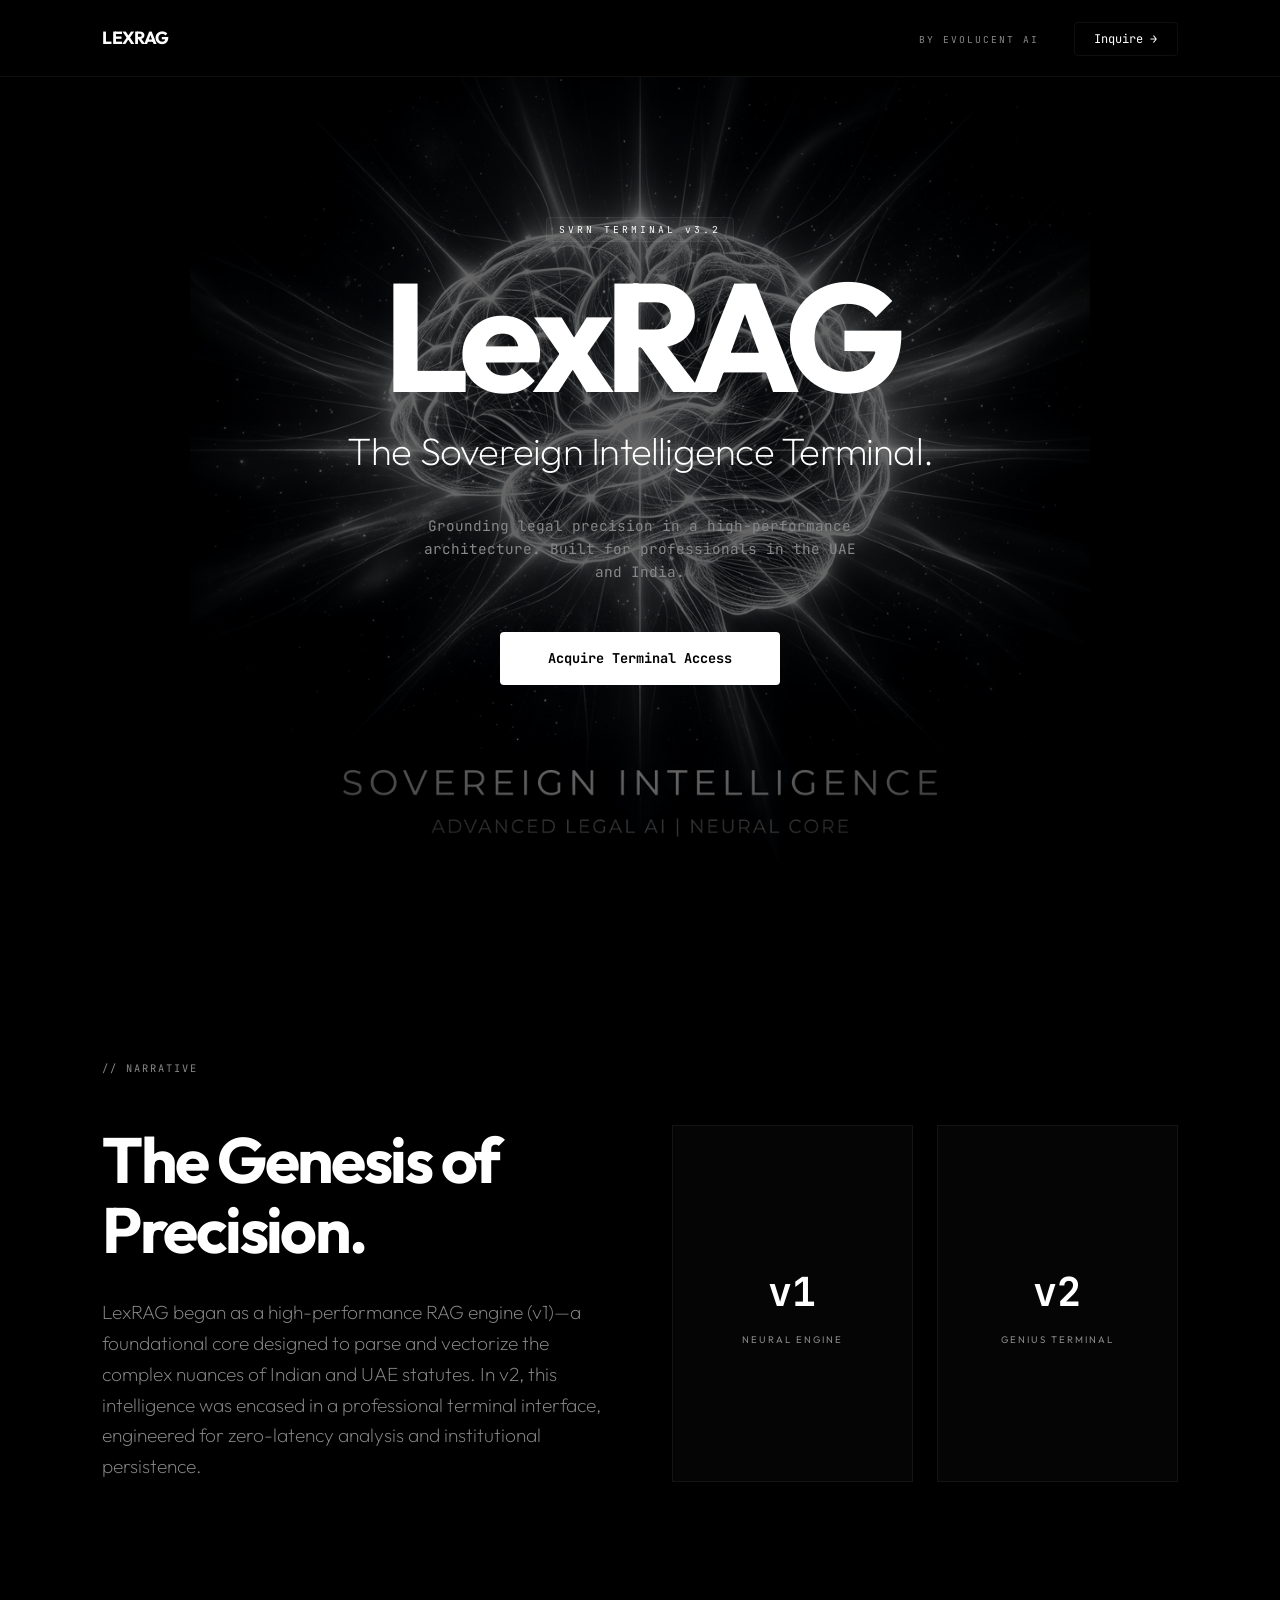
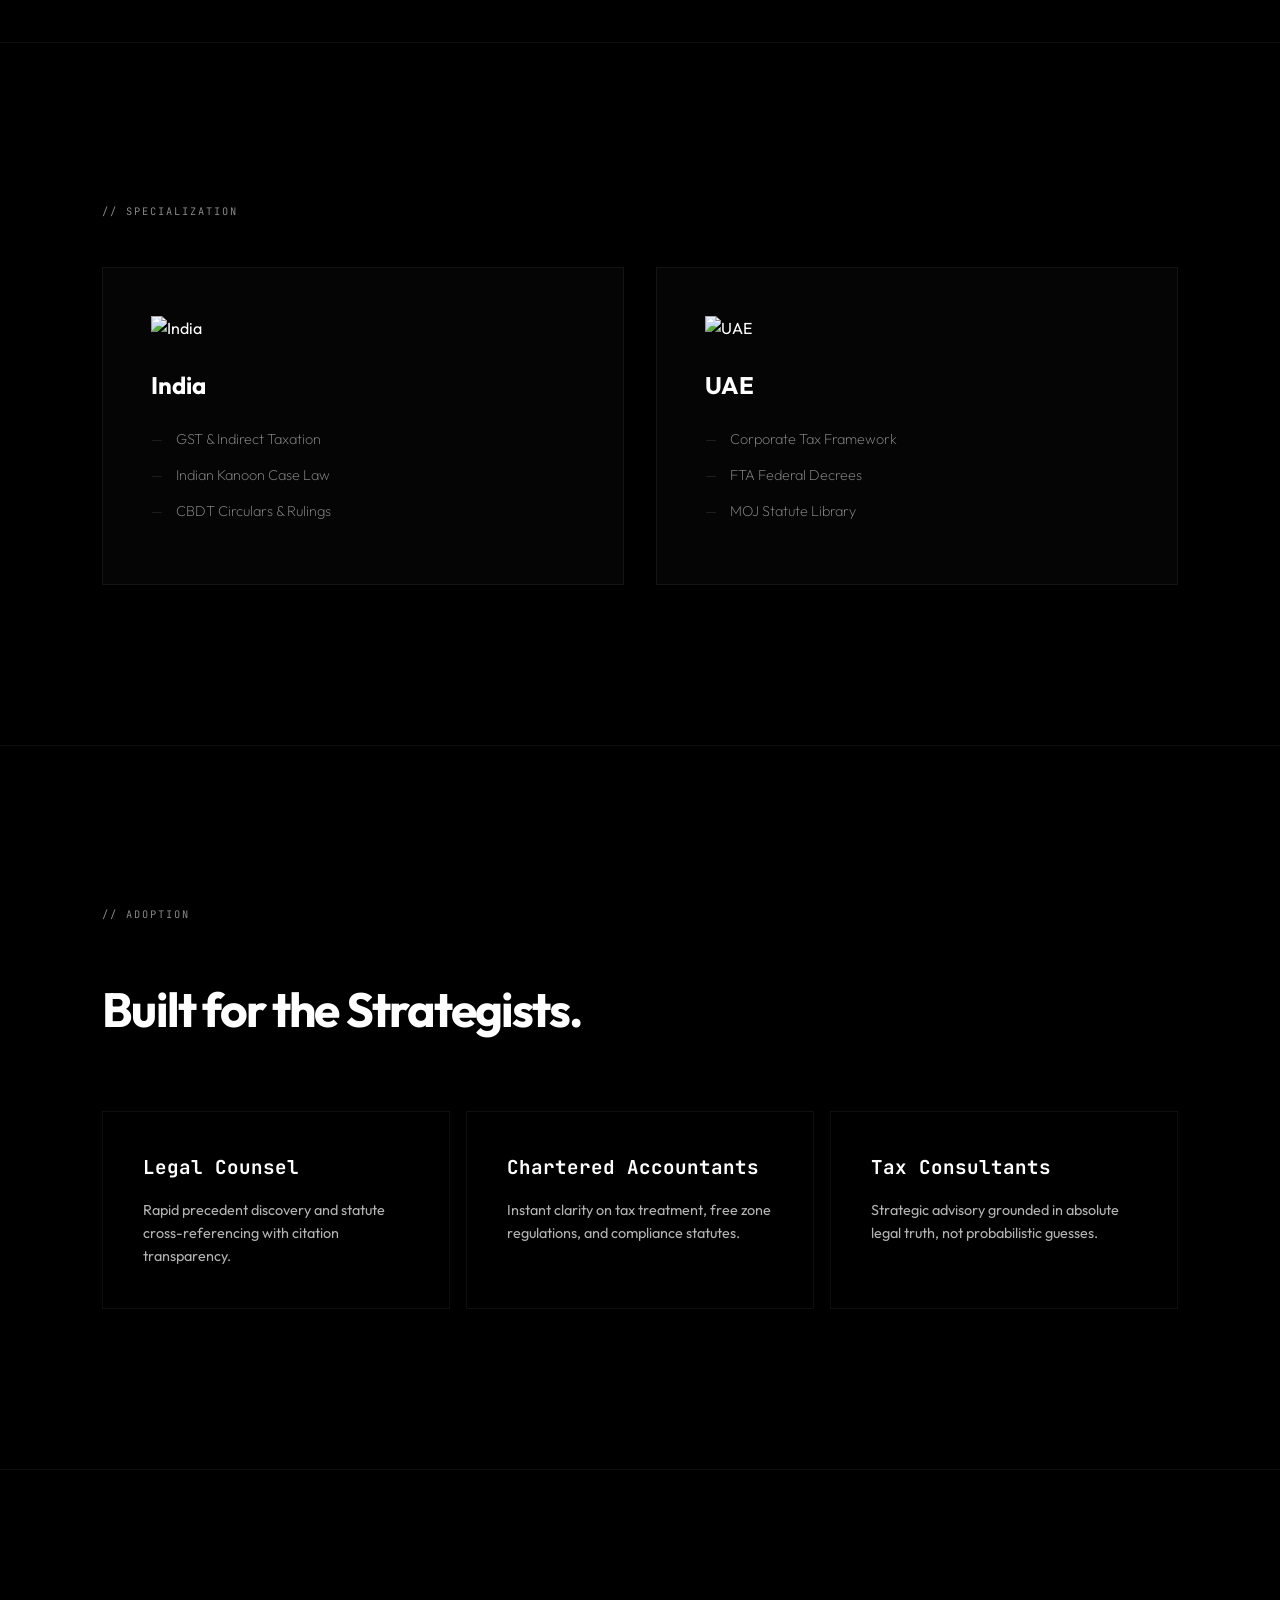
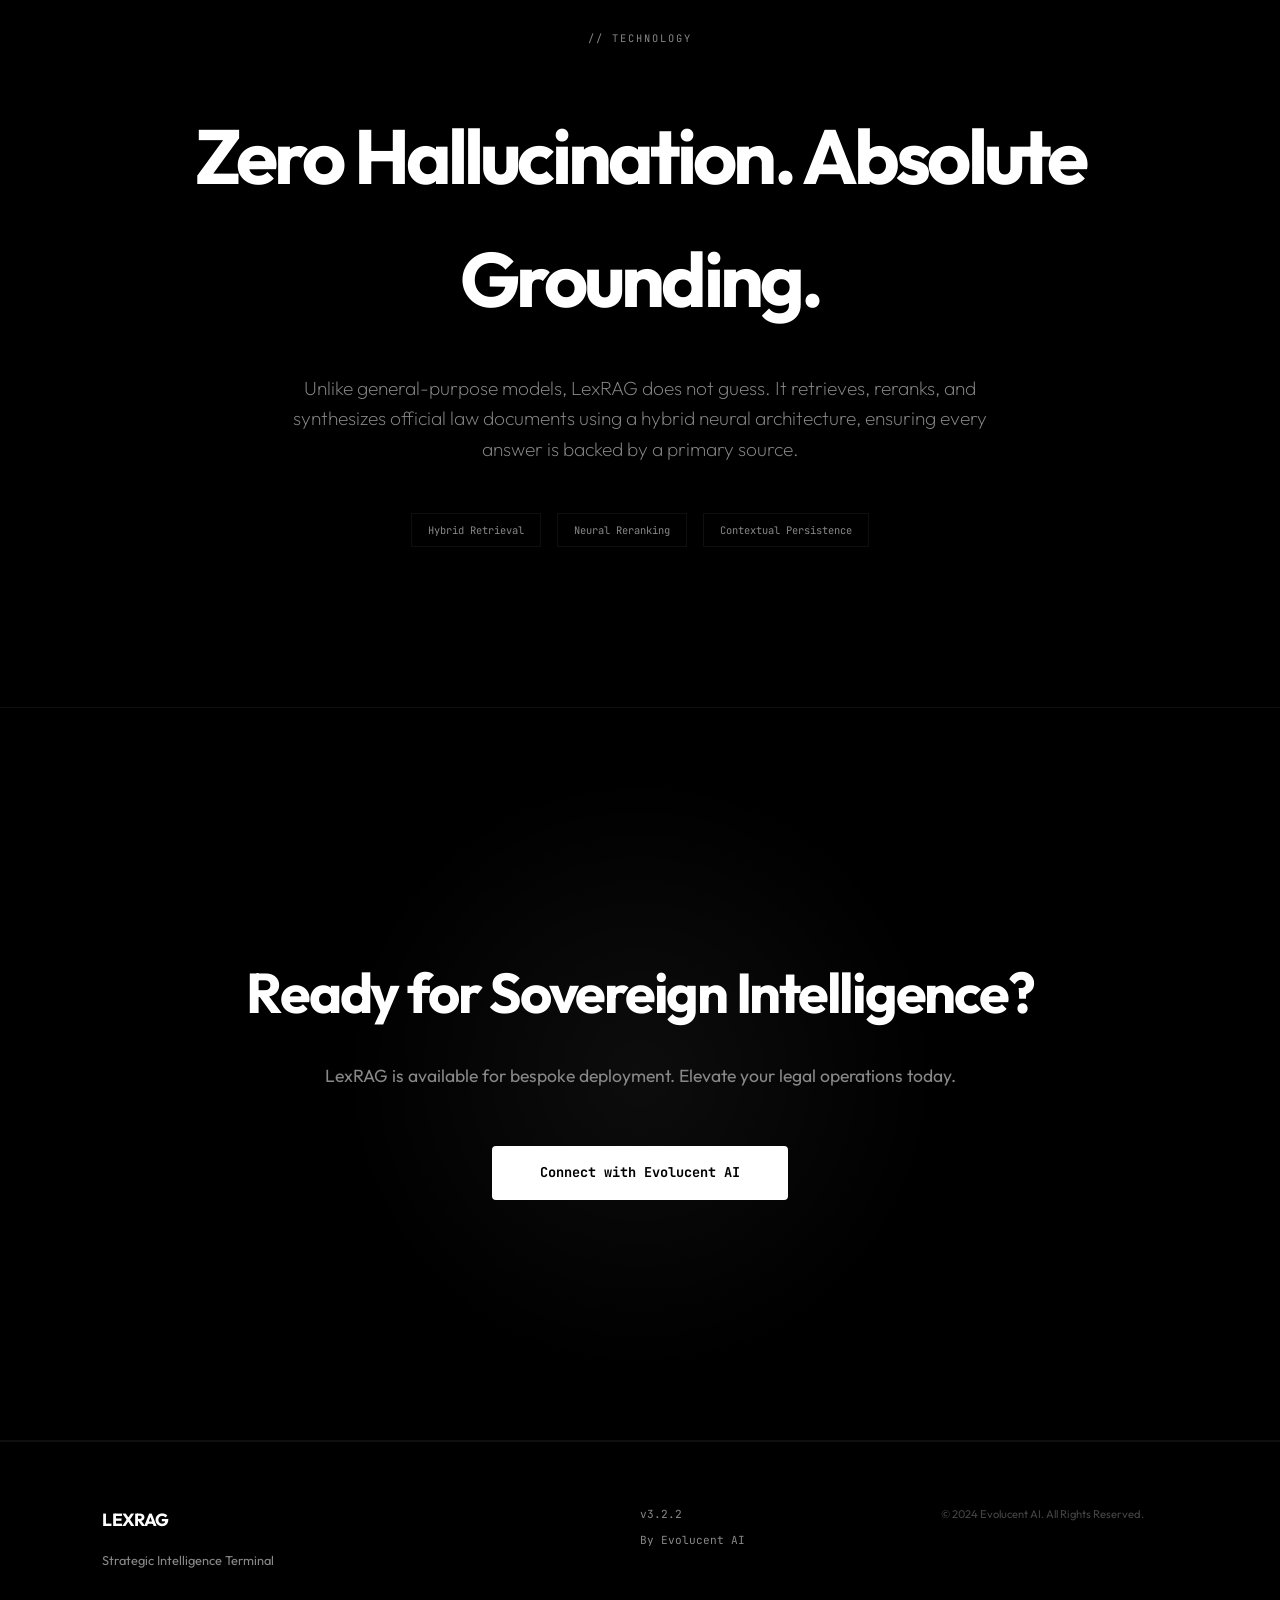
==== marketing/index.html @ eaec8d7c "feat: implement full-stack LexRAG application with FastAPI backend, RAG engine enhancements, and new" ====
<!DOCTYPE html>
<html lang="en">
<head>
    <meta charset="UTF-8">
    <meta name="viewport" content="width=device-width, initial-scale=1.0">
    <title>LexRAG | The Intelligence Terminal for Sovereign Law</title>
    <link rel="stylesheet" href="style.css">
    <link rel="preconnect" href="https://fonts.googleapis.com">
    <link rel="preconnect" href="https://fonts.gstatic.com" crossorigin>
    <link href="https://fonts.googleapis.com/css2?family=Outfit:wght@200;400;700&family=JetBrains+Mono&display=swap" rel="stylesheet">
</head>
<body>
    <nav>
        <div class="logo">LexRAG</div>
        <div class="nav-links">
            <span class="dev-tag">By Evolucent AI</span>
            <a href="https://evolucentai.com/" class="nav-btn">Inquire →</a>
        </div>
    </nav>

    <main>
        <!-- Hero Section -->
        <section class="hero">
            <div class="hero-image">
                <img src="assets/hero.png" alt="LexRAG Sovereign Intelligence Core">
            </div>
            <div class="hero-content">
                <div class="badge reveal">SVRN TERMINAL v3.2</div>
                <h1 class="reveal">LexRAG</h1>
                <p class="tagline reveal">The Sovereign Intelligence Terminal.</p>
                <p class="subtitle reveal">Grounding legal precision in a high-performance architecture. Built for professionals in the UAE and India.</p>
                <div class="cta-wrap reveal">
                    <a href="https://evolucentai.com/" class="btn-primary">Acquire Terminal Access</a>
                </div>
            </div>
        </section>

        <!-- The Evolution (V1 + V2) -->
        <section class="evolution reveal">
            <div class="section-label">// NARRATIVE</div>
            <div class="split-row">
                <div class="split-col">
                    <h2>The Genesis of Precision.</h2>
                    <p>LexRAG began as a high-performance RAG engine (v1)—a foundational core designed to parse and vectorize the complex nuances of Indian and UAE statutes. In v2, this intelligence was encased in a professional terminal interface, engineered for zero-latency analysis and institutional persistence.</p>
                </div>
                <div class="split-col stats-grid">
                    <div class="stat-box">
                        <span class="stat-num">v1</span>
                        <span class="stat-label">Neural Engine</span>
                    </div>
                    <div class="stat-box">
                        <span class="stat-num">v2</span>
                        <span class="stat-label">Genius Terminal</span>
                    </div>
                </div>
            </div>
        </section>

        <!-- Specialized Jurisdictions -->
        <section class="jurisdictions reveal">
            <div class="section-label">// SPECIALIZATION</div>
            <div class="jur-row">
                <div class="jur-card">
                    <img src="https://flagcdn.com/in.svg" alt="India" width="40">
                    <h3>India</h3>
                    <ul>
                        <li>GST & Indirect Taxation</li>
                        <li>Indian Kanoon Case Law</li>
                        <li>CBDT Circulars & Rulings</li>
                    </ul>
                </div>
                <div class="jur-card">
                    <img src="https://flagcdn.com/ae.svg" alt="UAE" width="40">
                    <h3>UAE</h3>
                    <ul>
                        <li>Corporate Tax Framework</li>
                        <li>FTA Federal Decrees</li>
                        <li>MOJ Statute Library</li>
                    </ul>
                </div>
            </div>
        </section>

        <!-- Use Cases -->
        <section class="use-cases reveal">
            <div class="section-label">// ADOPTION</div>
            <h2>Built for the Strategists.</h2>
            <div class="case-grid">
                <div class="case-card">
                    <h4>Legal Counsel</h4>
                    <p>Rapid precedent discovery and statute cross-referencing with citation transparency.</p>
                </div>
                <div class="case-card">
                    <h4>Chartered Accountants</h4>
                    <p>Instant clarity on tax treatment, free zone regulations, and compliance statutes.</p>
                </div>
                <div class="case-card">
                    <h4>Tax Consultants</h4>
                    <p>Strategic advisory grounded in absolute legal truth, not probabilistic guesses.</p>
                </div>
            </div>
        </section>

        <!-- Grounded Accuracy Section -->
        <section class="grounded reveal">
            <div class="section-label">// TECHNOLOGY</div>
            <h2>Zero Hallucination. Absolute Grounding.</h2>
            <p>Unlike general-purpose models, LexRAG does not guess. It retrieves, reranks, and synthesizes official law documents using a hybrid neural architecture, ensuring every answer is backed by a primary source.</p>
            <div class="tech-tags">
                <span>Hybrid Retrieval</span>
                <span>Neural Reranking</span>
                <span>Contextual Persistence</span>
            </div>
        </section>

        <!-- Final CTA -->
        <section class="bottom-cta reveal">
            <div class="glow"></div>
            <h2>Ready for Sovereign Intelligence?</h2>
            <p>LexRAG is available for bespoke deployment. Elevate your legal operations today.</p>
            <a href="https://evolucentai.com/" class="btn-primary">Connect with Evolucent AI</a>
        </section>
    </main>

    <footer>
        <div class="footer-grid">
            <div class="footer-brand">
                <div class="logo">LexRAG</div>
                <p>Strategic Intelligence Terminal</p>
            </div>
            <div class="footer-meta">
                <span>v3.2.2</span>
                <span>By Evolucent AI</span>
            </div>
            <div class="footer-legal">
                <p>© 2024 Evolucent AI. All Rights Reserved.</p>
            </div>
        </div>
    </footer>

    <script>
        // Simple reveal on scroll
        const observerOptions = {
            threshold: 0.1
        };

        const observer = new IntersectionObserver((entries) => {
            entries.forEach(entry => {
                if (entry.isIntersecting) {
                    entry.target.classList.add('active');
                }
            });
        }, observerOptions);

        document.querySelectorAll('.reveal').forEach(el => observer.observe(el));
    </script>
</body>
</html>
---- marketing/style.css ----
:root {
    --bg: #000000;
    --fg: #ffffff;
    --muted: #888888;
    --accent: #222222;
    --line: rgba(255,255,255,0.06);
    --card-bg: #050505;
}

* {
    margin: 0;
    padding: 0;
    box-sizing: border-box;
}

body {
    background-color: var(--bg);
    color: var(--fg);
    font-family: 'Outfit', sans-serif;
    line-height: 1.6;
    overflow-x: hidden;
    -webkit-font-smoothing: antialiased;
}

/* Nav */
nav {
    display: flex;
    justify-content: space-between;
    align-items: center;
    padding: 1.5rem 8%;
    position: fixed;
    width: 100%;
    top: 0;
    z-index: 1000;
    background: rgba(0,0,0,0.8);
    backdrop-filter: blur(20px);
    border-bottom: 1px solid var(--line);
}

.logo {
    font-size: 1.1rem;
    font-weight: 700;
    letter-spacing: -0.04em;
    text-transform: uppercase;
}

.dev-tag {
    font-family: 'JetBrains Mono', monospace;
    font-size: 0.6rem;
    color: var(--muted);
    text-transform: uppercase;
    letter-spacing: 2px;
    margin-right: 2rem;
}

.nav-btn {
    color: var(--fg);
    text-decoration: none;
    font-weight: 400;
    font-size: 0.75rem;
    border: 1px solid var(--line);
    padding: 0.5rem 1.2rem;
    border-radius: 4px;
    transition: all 0.2s;
    font-family: 'JetBrains Mono', monospace;
}

.nav-btn:hover {
    background: var(--fg);
    color: var(--bg);
}

/* Sections */
section {
    padding: 10rem 8%;
    border-bottom: 1px solid var(--line);
}

.section-label {
    font-family: 'JetBrains Mono', monospace;
    font-size: 0.65rem;
    color: var(--muted);
    margin-bottom: 3rem;
    letter-spacing: 2px;
}

/* Hero Section */
.hero {
    height: 100vh;
    display: flex;
    flex-direction: column;
    justify-content: center;
    align-items: center;
    position: relative;
    padding: 0 5%;
    border-bottom: none;
}

.hero-image {
    position: absolute;
    width: 100%;
    height: 100%;
    top: 0;
    left: 0;
    display: flex;
    justify-content: center;
    align-items: center;
    z-index: -1;
    opacity: 0.4;
    mask-image: radial-gradient(circle, black 40%, transparent 90%);
}

.hero-image img {
    max-width: 900px;
    width: 90%;
    filter: saturate(0.5) contrast(1.1);
}

.hero-content {
    text-align: center;
}

.badge {
    font-family: 'JetBrains Mono', monospace;
    font-size: 0.6rem;
    color: var(--fg);
    border: 1px solid var(--line);
    padding: 4px 12px;
    border-radius: 4px;
    display: inline-block;
    margin-bottom: 2rem;
    letter-spacing: 3px;
    background: rgba(255,255,255,0.03);
}

h1 {
    font-size: clamp(4rem, 12vw, 12rem);
    font-weight: 700;
    letter-spacing: -0.06em;
    line-height: 0.8;
    margin-bottom: 1.5rem;
}

.tagline {
    font-size: clamp(1.2rem, 3vw, 2.5rem);
    font-weight: 200;
    letter-spacing: -0.02em;
    color: #ffffff;
    margin-bottom: 2rem;
    opacity: 0.8;
}

.subtitle {
    font-size: 0.9rem;
    color: var(--muted);
    max-width: 450px;
    margin: 0 auto 3rem;
    font-family: 'JetBrains Mono', monospace;
}

.btn-primary {
    display: inline-block;
    background: var(--fg);
    color: var(--bg);
    padding: 1rem 3rem;
    border-radius: 4px;
    text-decoration: none;
    font-weight: 700;
    font-size: 0.85rem;
    transition: all 0.3s;
    font-family: 'JetBrains Mono', monospace;
}

.btn-primary:hover {
    transform: translateY(-2px);
    box-shadow: 0 10px 30px rgba(255,255,255,0.1);
}

/* Evolution Section */
.split-row {
    display: flex;
    justify-content: space-between;
    gap: 4rem;
}

.split-col {
    flex: 1;
}

.split-col h2 {
    font-size: clamp(2rem, 5vw, 4rem);
    letter-spacing: -0.04em;
    line-height: 1.1;
    margin-bottom: 2rem;
}

.split-col p {
    font-size: 1.2rem;
    color: var(--muted);
    font-weight: 200;
}

.stats-grid {
    display: grid;
    grid-template-columns: 1fr 1fr;
    gap: 1.5rem;
}

.stat-box {
    border: 1px solid var(--line);
    padding: 2.5rem;
    display: flex;
    flex-direction: column;
    justify-content: center;
    align-items: center;
    background: var(--card-bg);
}

.stat-num {
    font-size: 2.5rem;
    font-weight: 700;
    font-family: 'JetBrains Mono', monospace;
    color: var(--fg);
}

.stat-label {
    font-size: 0.6rem;
    color: var(--muted);
    text-transform: uppercase;
    letter-spacing: 2px;
    margin-top: 0.5rem;
}

/* Jurisdictions */
.jur-row {
    display: grid;
    grid-template-columns: 1fr 1fr;
    gap: 2rem;
}

.jur-card {
    background: var(--card-bg);
    border: 1px solid var(--line);
    padding: 3rem;
}

.jur-card h3 {
    font-size: 1.5rem;
    margin: 1.5rem 0;
}

.jur-card ul {
    list-style: none;
    color: var(--muted);
    font-size: 0.9rem;
    font-weight: 200;
}

.jur-card li {
    margin-bottom: 0.8rem;
    display: flex;
    align-items: center;
}

.jur-card li::before {
    content: "—";
    margin-right: 0.8rem;
    opacity: 0.3;
}

/* Use Cases */
.use-cases h2 {
    font-size: 3rem;
    margin-bottom: 4rem;
    letter-spacing: -0.04em;
}

.case-grid {
    display: grid;
    grid-template-columns: repeat(auto-fit, minmax(280px, 1fr));
    gap: 1rem;
}

.case-card {
    border: 1px solid var(--line);
    padding: 2.5rem;
    transition: all 0.3s;
}

.case-card:hover {
    background: var(--fg);
    color: var(--bg);
}

.case-card h4 {
    font-size: 1.2rem;
    margin-bottom: 1rem;
    font-family: 'JetBrains Mono', monospace;
}

.case-card p {
    font-size: 0.9rem;
    opacity: 0.7;
}

/* Grounded Section */
.grounded {
    text-align: center;
}

.grounded h2 {
    font-size: clamp(2rem, 6vw, 5rem);
    letter-spacing: -0.05em;
    margin-bottom: 2rem;
}

.grounded p {
    max-width: 700px;
    margin: 0 auto 3rem;
    font-size: 1.2rem;
    color: var(--muted);
    font-weight: 200;
}

.tech-tags {
    display: flex;
    justify-content: center;
    gap: 1rem;
    flex-wrap: wrap;
}

.tech-tags span {
    font-family: 'JetBrains Mono', monospace;
    font-size: 0.65rem;
    border: 1px solid var(--line);
    padding: 8px 16px;
    color: var(--muted);
}

/* Bottom CTA */
.bottom-cta {
    position: relative;
    text-align: center;
    padding: 15rem 10%;
    overflow: hidden;
}

.glow {
    position: absolute;
    width: 600px;
    height: 600px;
    background: radial-gradient(circle, rgba(255,255,255,0.05) 0%, transparent 70%);
    top: 50%;
    left: 50%;
    transform: translate(-50%, -50%);
    z-index: -1;
}

.bottom-cta h2 {
    font-size: 3.5rem;
    margin-bottom: 1.5rem;
    letter-spacing: -0.04em;
}

.bottom-cta p {
    margin-bottom: 3.5rem;
    color: var(--muted);
    font-size: 1.1rem;
}

/* Footer */
footer {
    padding: 4rem 8%;
    border-top: 1px solid var(--line);
}

.footer-grid {
    display: grid;
    grid-template-columns: 2fr 1fr 1fr;
    gap: 4rem;
}

.footer-brand p {
    font-size: 0.8rem;
    color: var(--muted);
    margin-top: 1rem;
}

.footer-meta {
    display: flex;
    flex-direction: column;
    gap: 0.5rem;
    font-family: 'JetBrains Mono', monospace;
    font-size: 0.7rem;
    color: var(--muted);
}

.footer-legal {
    font-size: 0.7rem;
    color: #444;
}

/* Animations */
.reveal {
    opacity: 0;
    transform: translateY(30px);
    transition: all 1s cubic-bezier(0.16, 1, 0.3, 1);
}

.reveal.active {
    opacity: 1;
    transform: translateY(0);
}

@media (max-width: 1024px) {
    .split-row { flex-direction: column; }
    .jur-row { grid-template-columns: 1fr; }
}

@media (max-width: 768px) {
    h1 { font-size: 5rem; }
    footer .footer-grid { grid-template-columns: 1fr; text-align: center; }
    .footer-meta { align-items: center; }
}
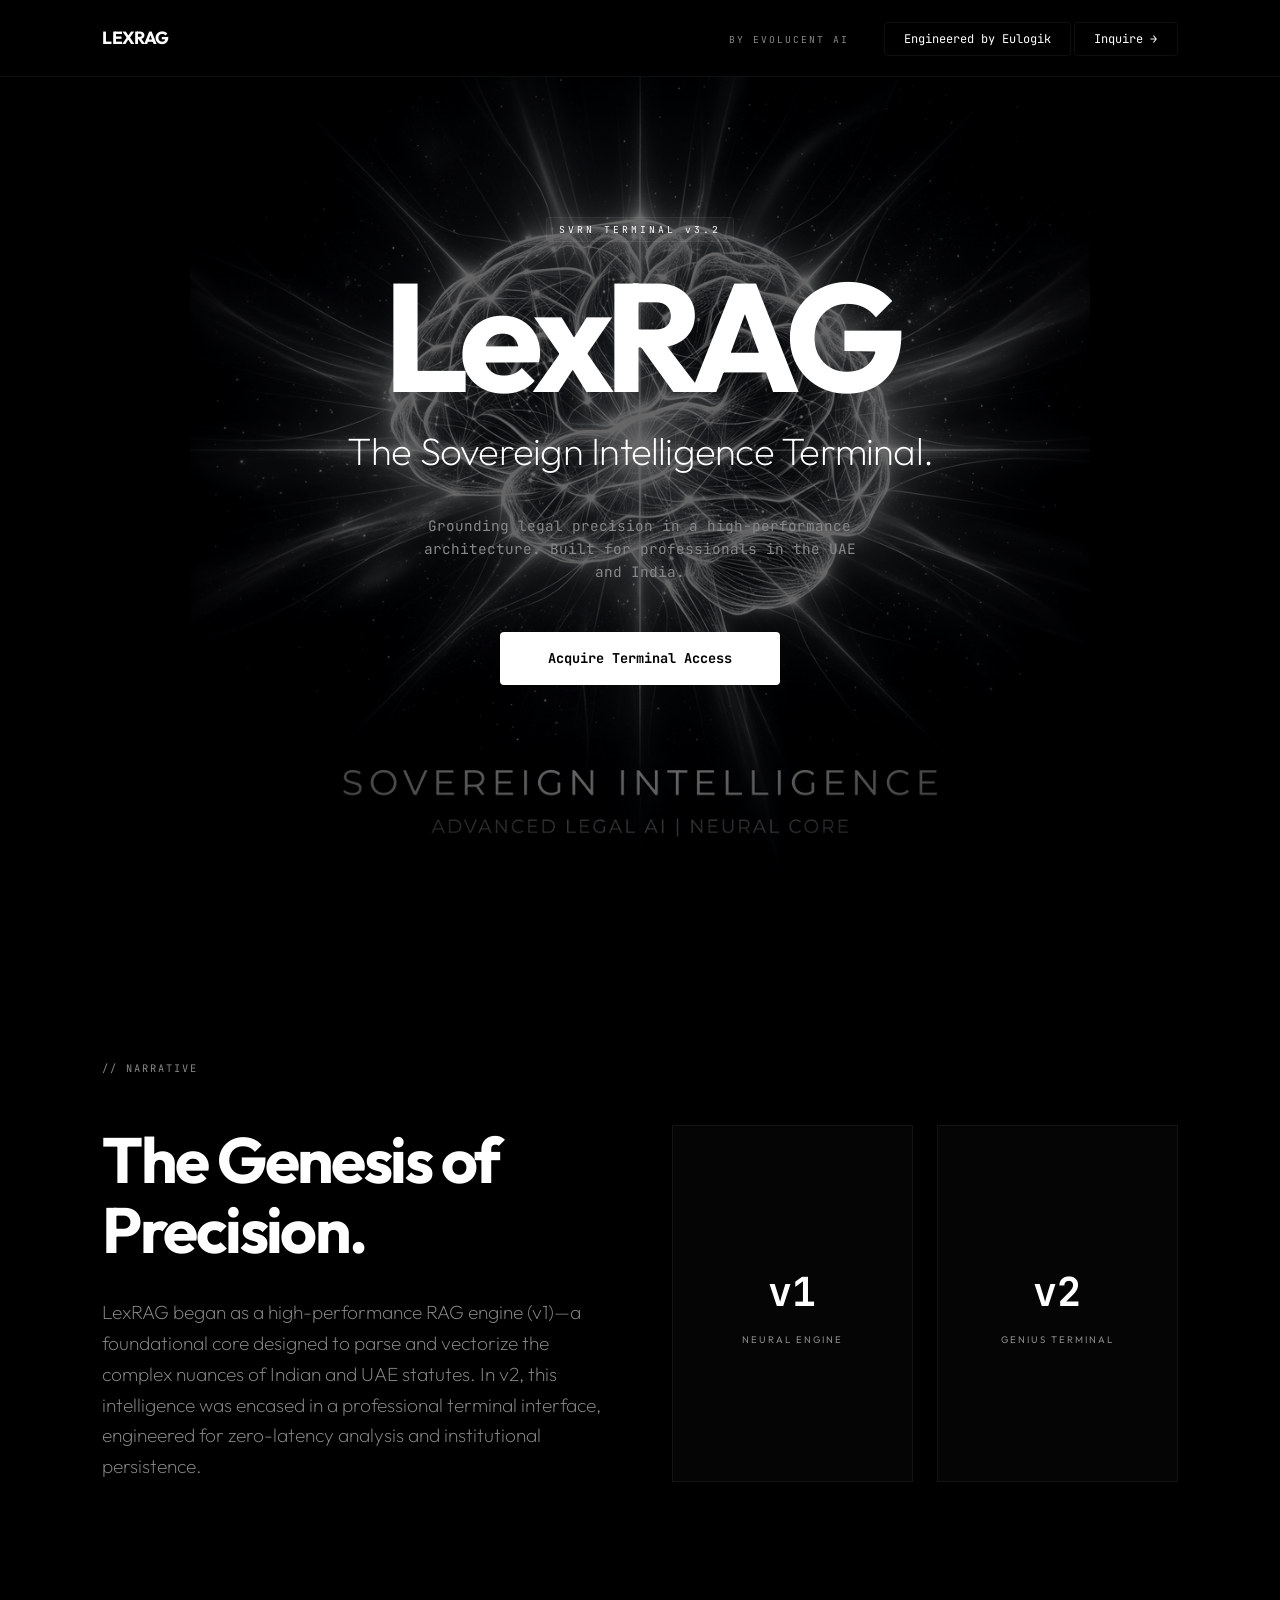
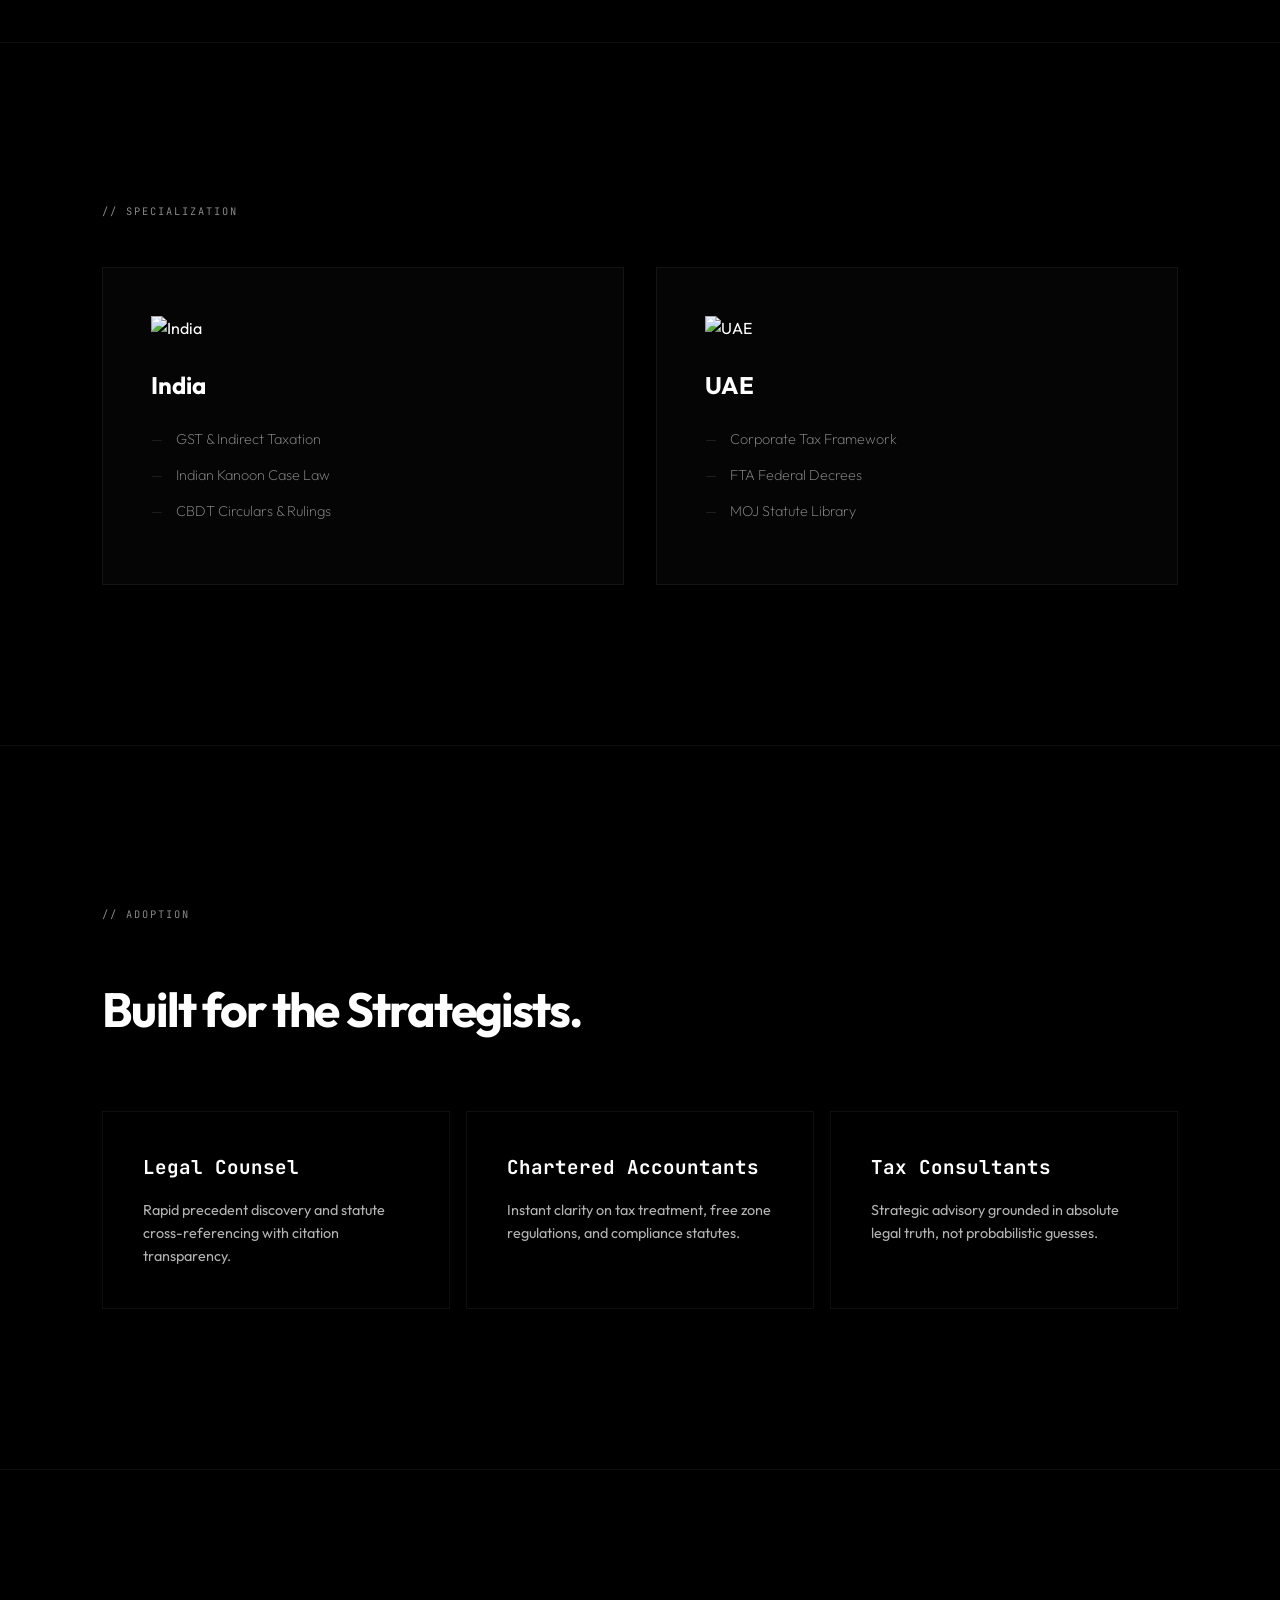
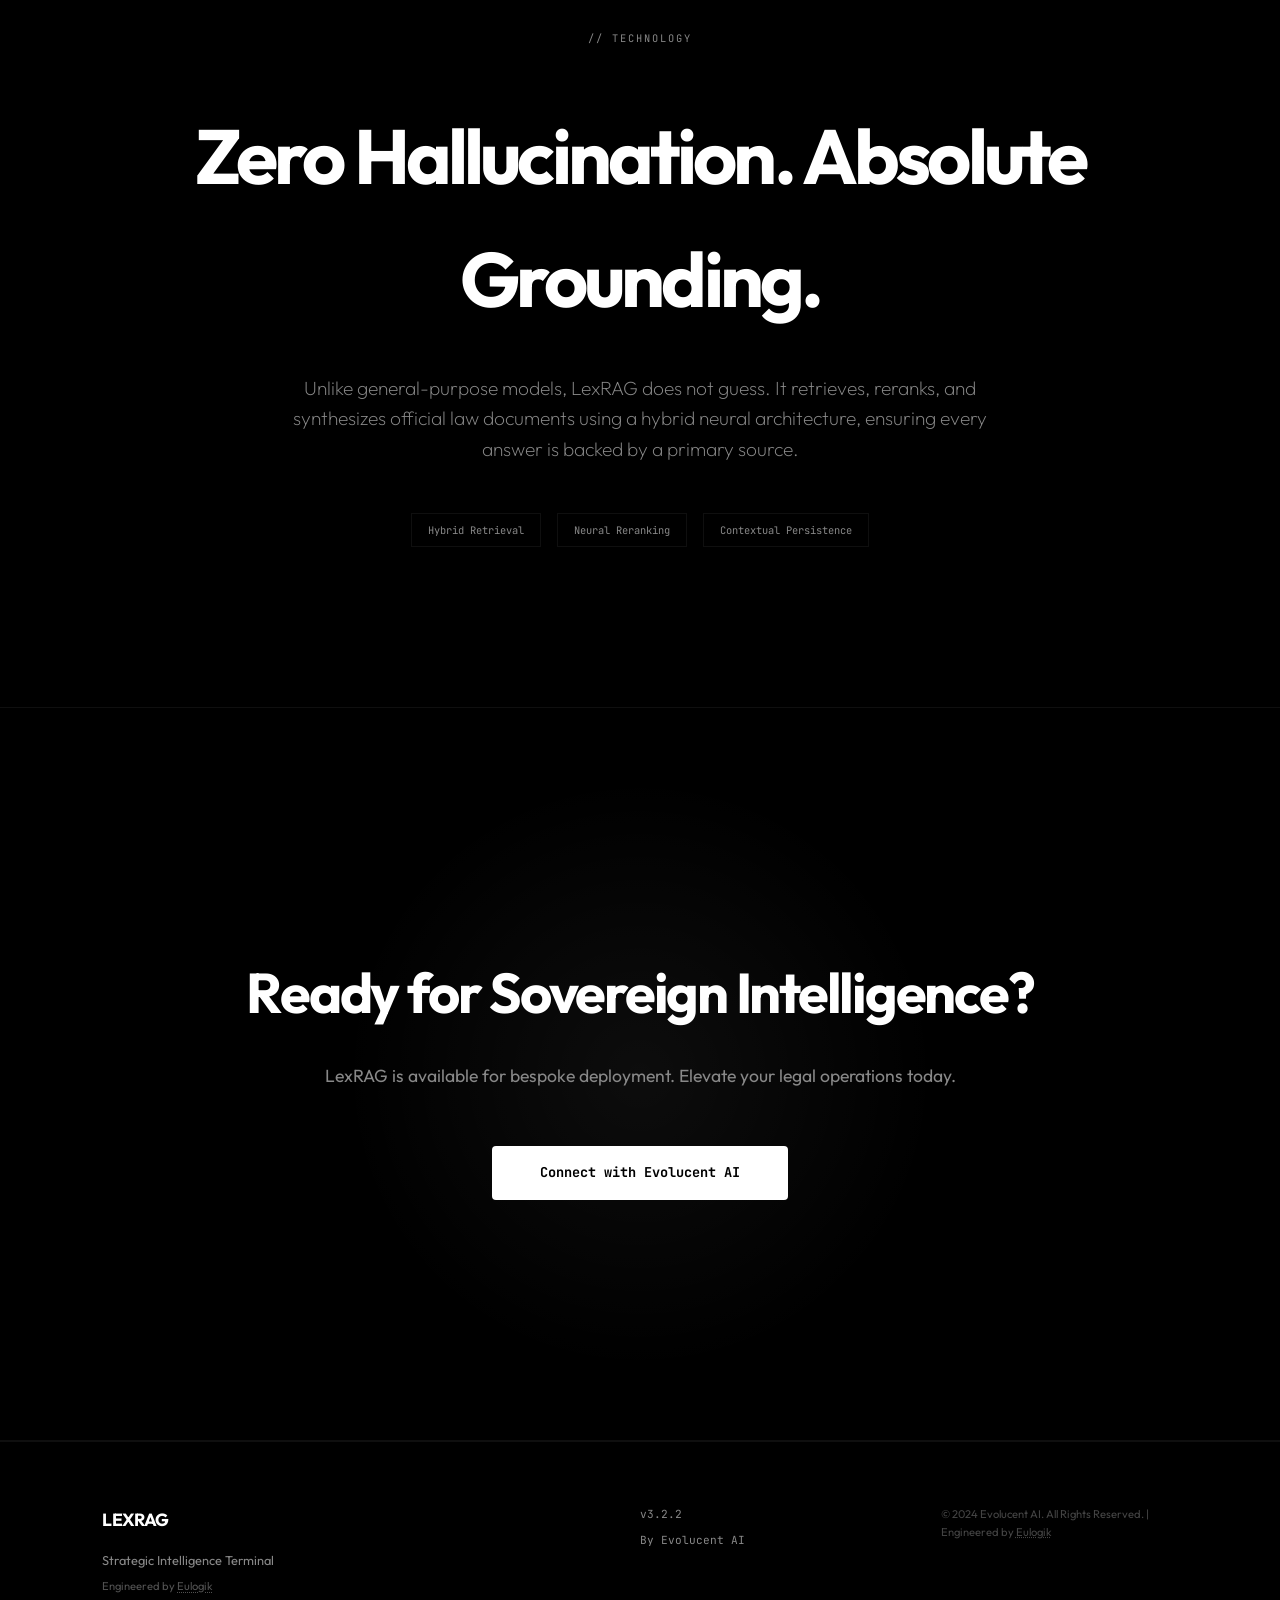
==== commit 180e6b2b: "feat: full LexRAG overhaul — tests, CI/CD, PyPI, HF, docs, licensing - Added 33 unit tests (jurisdic" ====
--- a/marketing/index.html
+++ b/marketing/index.html
@@ -14,6 +14,7 @@
         <div class="logo">LexRAG</div>
         <div class="nav-links">
             <span class="dev-tag">By Evolucent AI</span>
+            <a href="https://eulogik.com" class="nav-btn">Engineered by Eulogik</a>
             <a href="https://evolucentai.com/" class="nav-btn">Inquire →</a>
         </div>
     </nav>
@@ -127,13 +128,14 @@
             <div class="footer-brand">
                 <div class="logo">LexRAG</div>
                 <p>Strategic Intelligence Terminal</p>
+                <p style="margin-top:0.5rem;font-size:0.7rem;opacity:0.6">Engineered by <a href="https://eulogik.com" style="color:inherit;text-decoration:underline;text-decoration-style:dotted;">Eulogik</a></p>
             </div>
             <div class="footer-meta">
                 <span>v3.2.2</span>
                 <span>By Evolucent AI</span>
             </div>
             <div class="footer-legal">
-                <p>© 2024 Evolucent AI. All Rights Reserved.</p>
+                <p>© 2024 Evolucent AI. All Rights Reserved. | Engineered by <a href="https://eulogik.com" style="color:inherit;text-decoration:underline;text-decoration-style:dotted;">Eulogik</a></p>
             </div>
         </div>
     </footer>
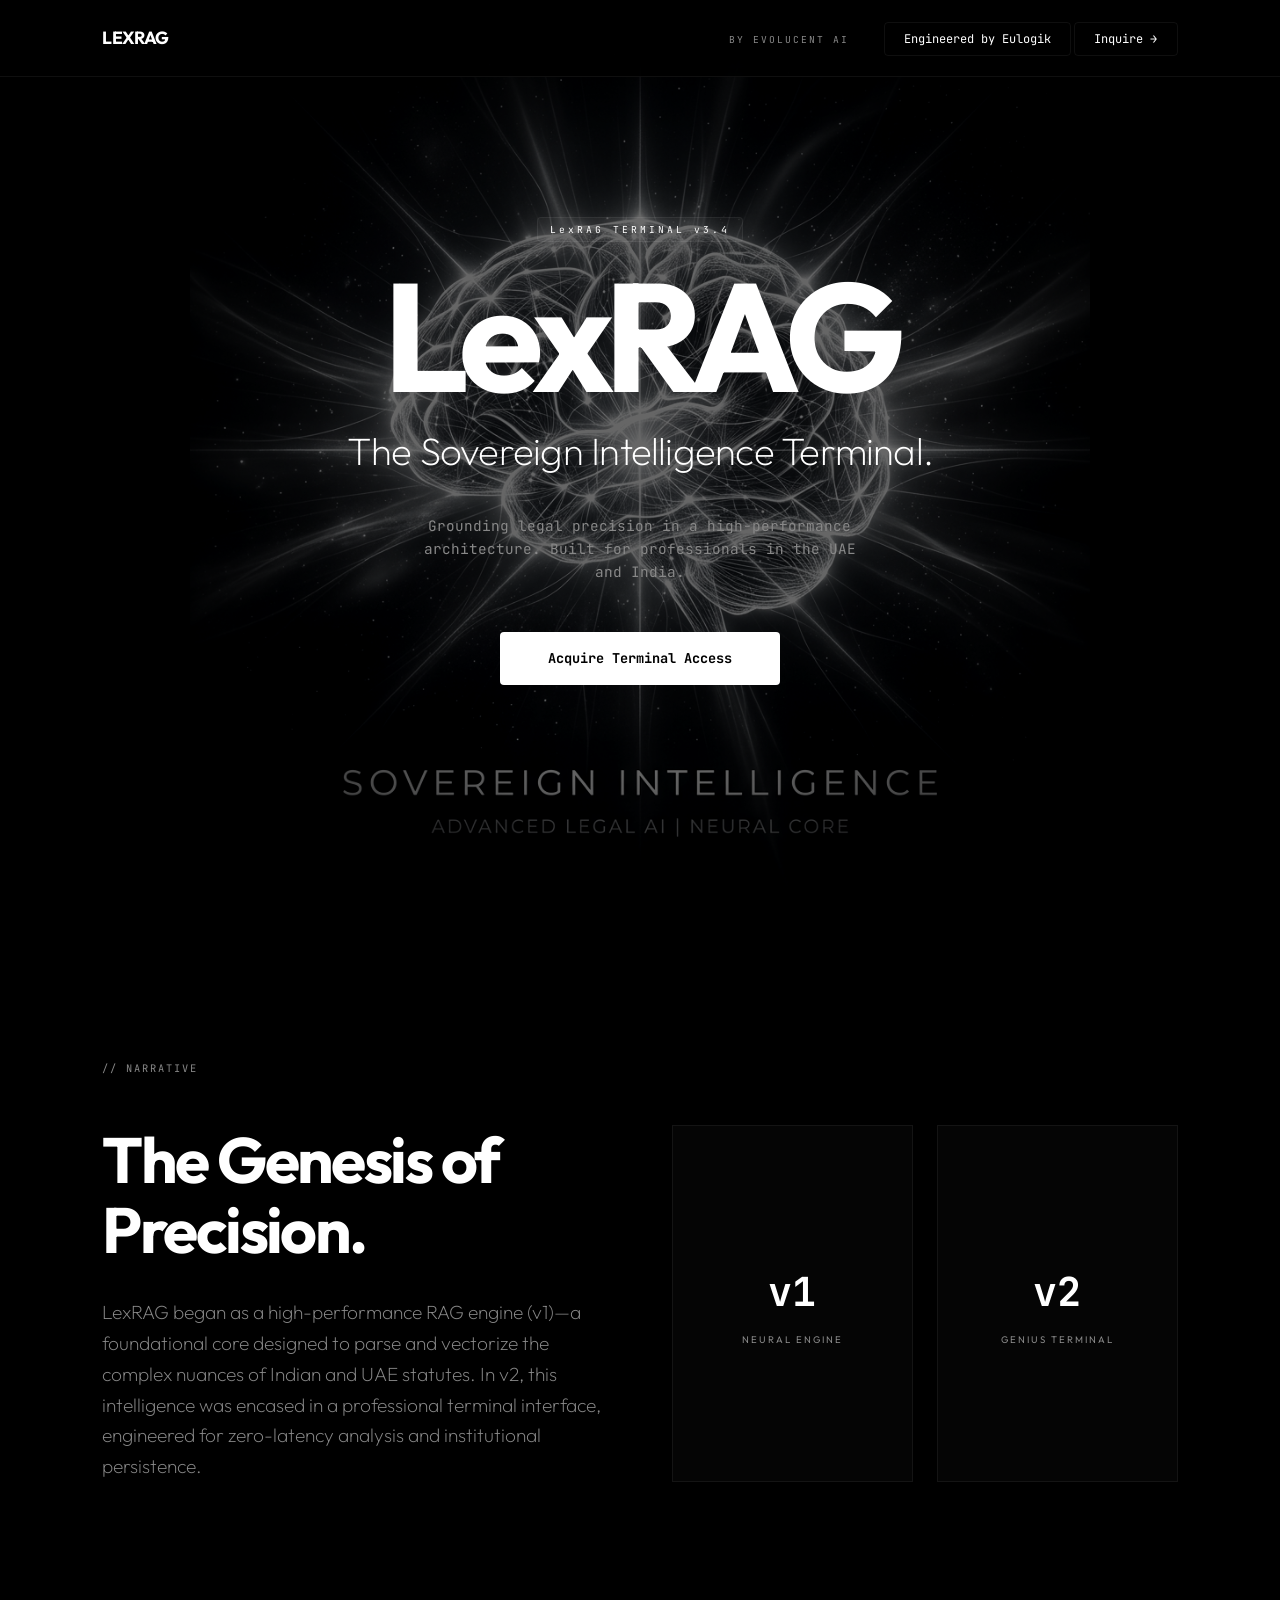
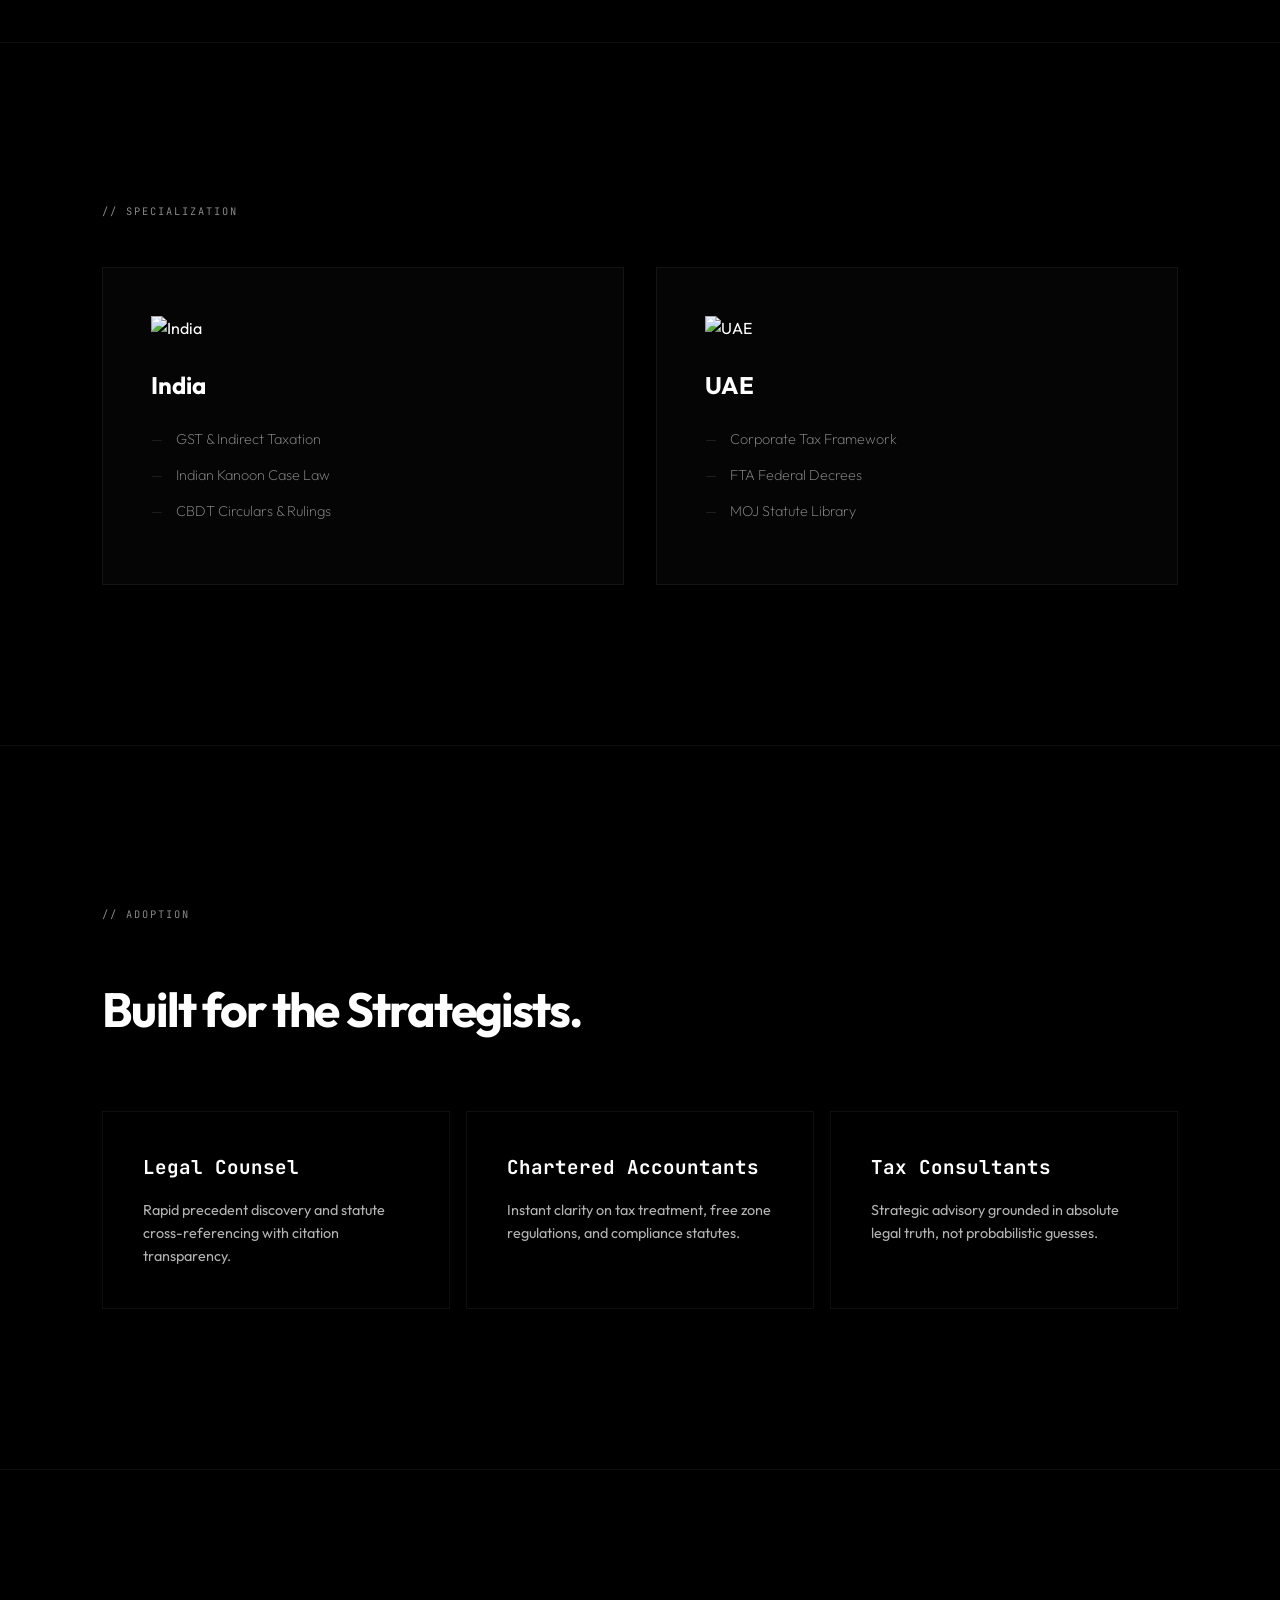
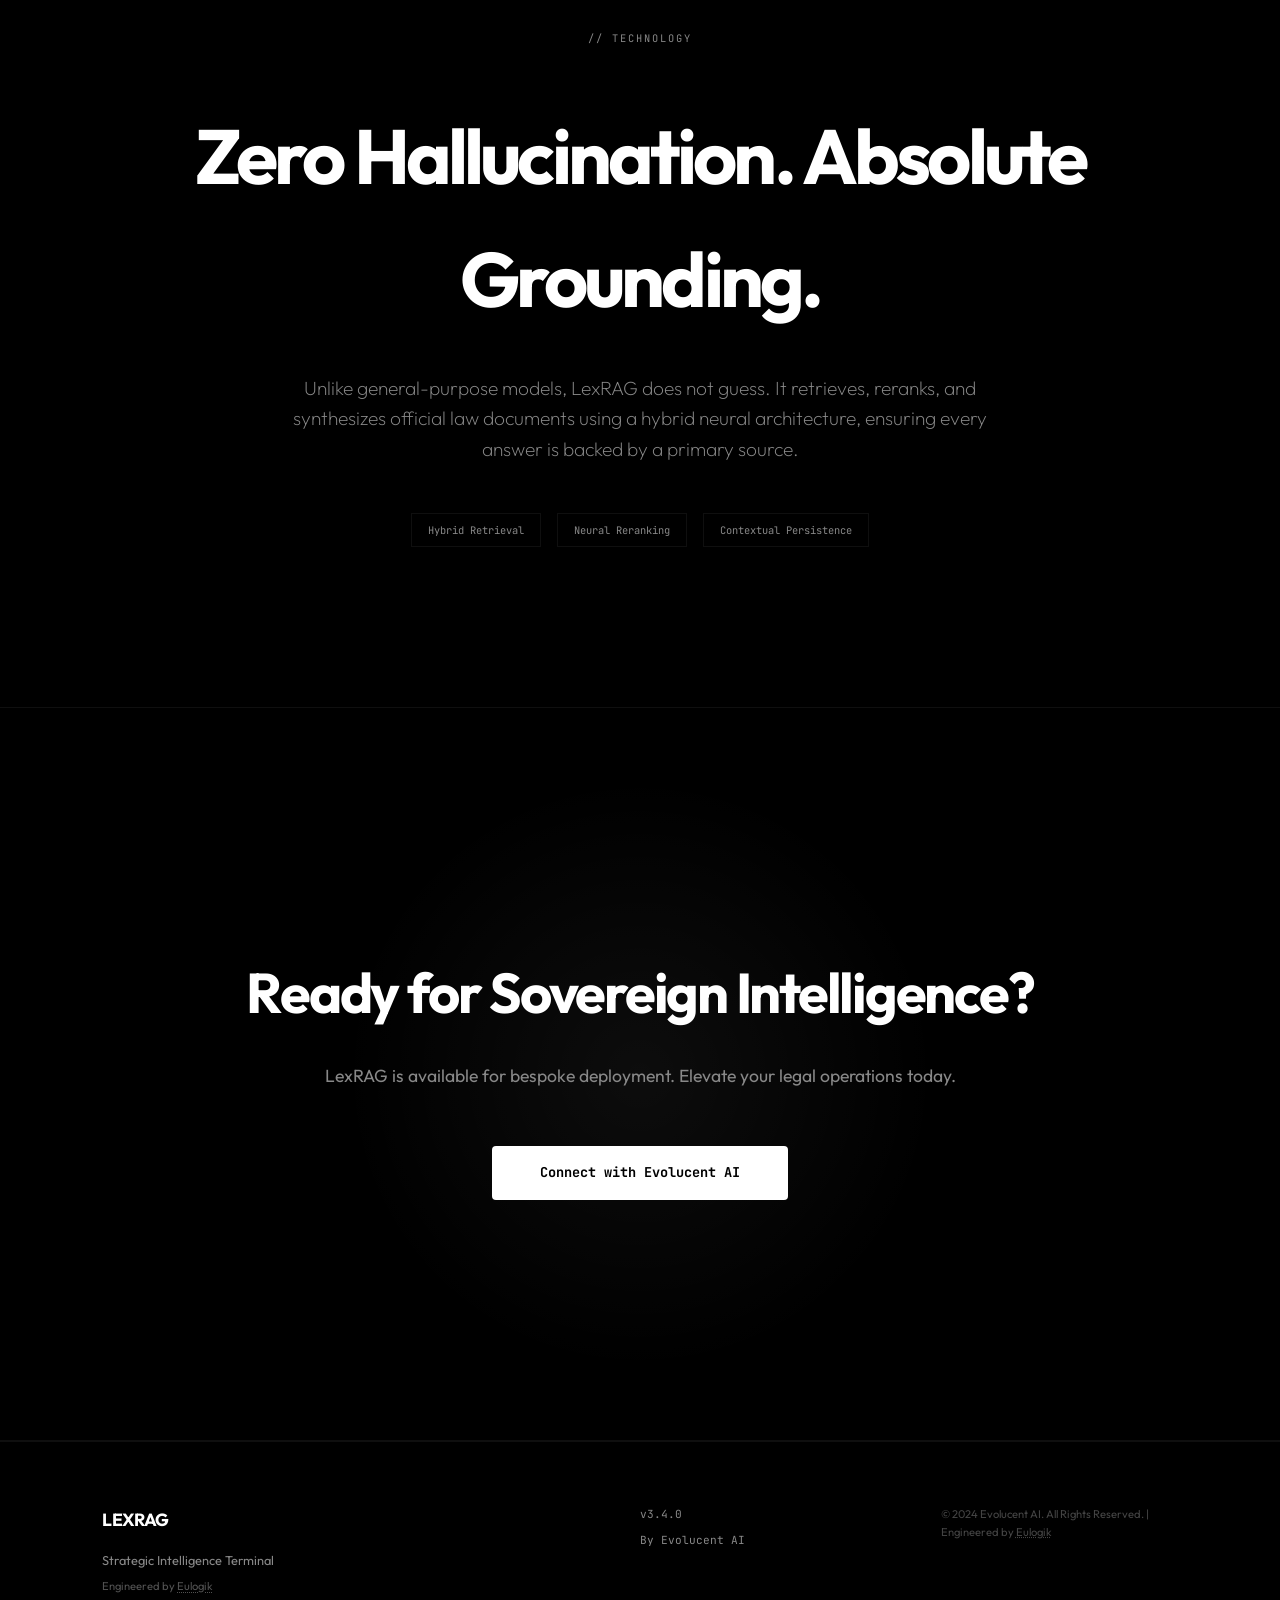
==== commit 7f3ae4bf: "feat: refresh model catalog post Aug-2026 Groq deprecations; single version source 3.4.0 Groq retire" ====
--- a/marketing/index.html
+++ b/marketing/index.html
@@ -26,7 +26,7 @@
                 <img src="assets/hero.png" alt="LexRAG Sovereign Intelligence Core">
             </div>
             <div class="hero-content">
-                <div class="badge reveal">SVRN TERMINAL v3.2</div>
+                <div class="badge reveal">LexRAG TERMINAL v3.4</div>
                 <h1 class="reveal">LexRAG</h1>
                 <p class="tagline reveal">The Sovereign Intelligence Terminal.</p>
                 <p class="subtitle reveal">Grounding legal precision in a high-performance architecture. Built for professionals in the UAE and India.</p>
@@ -131,7 +131,7 @@
                 <p style="margin-top:0.5rem;font-size:0.7rem;opacity:0.6">Engineered by <a href="https://eulogik.com" style="color:inherit;text-decoration:underline;text-decoration-style:dotted;">Eulogik</a></p>
             </div>
             <div class="footer-meta">
-                <span>v3.2.2</span>
+                <span>v3.4.0</span>
                 <span>By Evolucent AI</span>
             </div>
             <div class="footer-legal">
